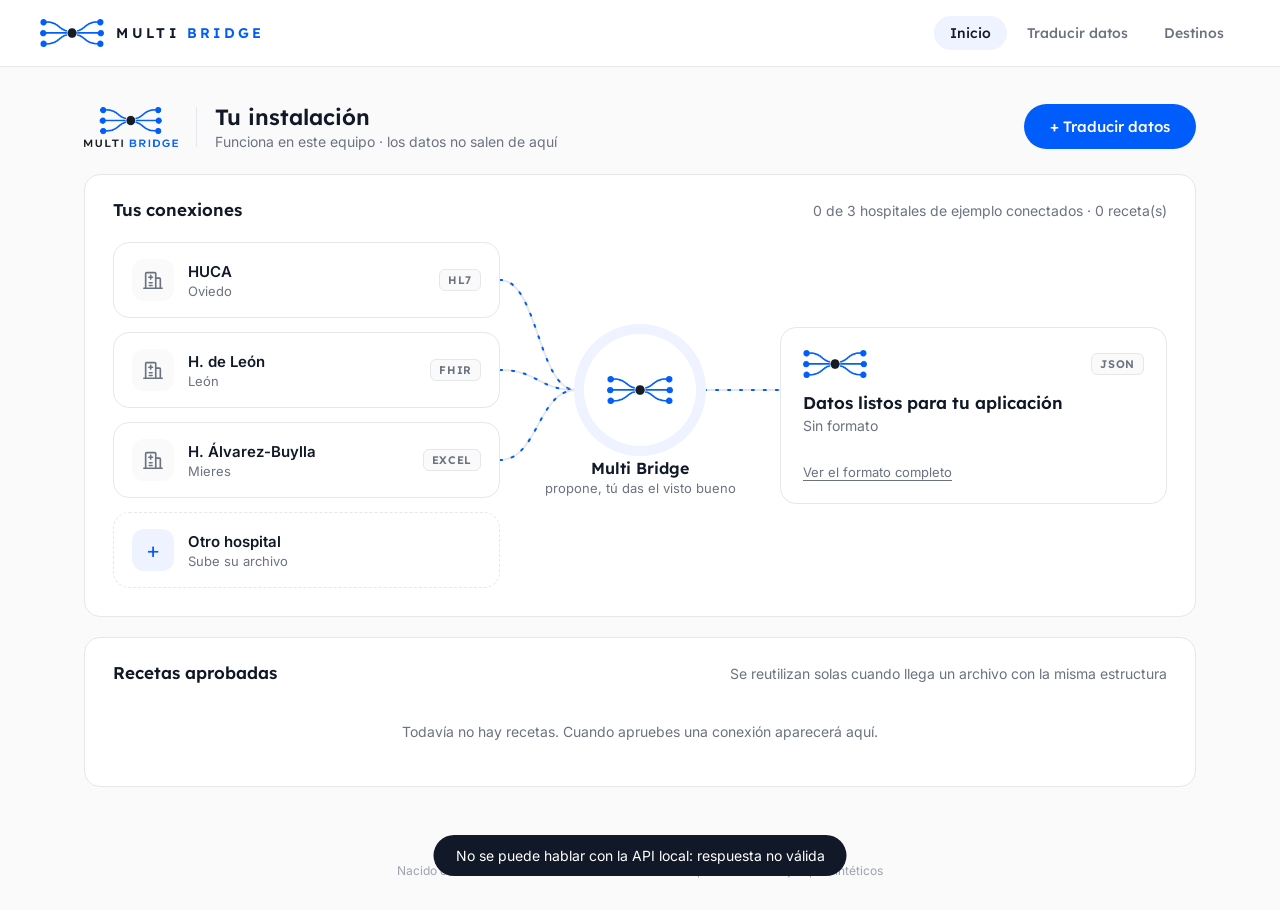
==== web/index.html @ b92123f1 "Basic Wesbite Migration from original Hackathon Porjecy" ====
<!doctype html>
<html lang="es">
<head>
  <meta charset="utf-8">
  <meta name="viewport" content="width=device-width, initial-scale=1">
  <title>Multi Bridge</title>
  <link rel="icon" href="img/icono.png">
  <link rel="preconnect" href="https://fonts.googleapis.com">
  <link href="https://fonts.googleapis.com/css2?family=Inter:wght@400;500;600&family=Lexend:wght@400;500;600&display=swap" rel="stylesheet">
  <link rel="stylesheet" href="css/styles.css">
</head>
<body>
  <header class="cabecera">
    <a class="marca" href="index.html">
      <img src="img/icono.png" alt="">
      <span>MULTI <b>BRIDGE</b></span>
    </a>
    <nav>
      <a href="index.html" class="activo">Inicio</a>
      <a href="mapeador.html">Traducir datos</a>
      <a href="modelos.html">Destinos</a>
    </nav>
  </header>

  <main class="inicio">
    <section class="panel-cab">
      <div class="panel-id">
        <img src="img/logo.png" alt="Multi Bridge">
        <div>
          <h1>Tu instalación</h1>
          <div class="sub" id="p-sub">Funciona en este equipo · los datos no salen de aquí</div>
        </div>
      </div>
      <a class="boton" href="mapeador.html">+ Traducir datos</a>
    </section>

    <section class="tarjeta-panel">
      <div class="tarjeta-panel-cab">
        <h2>Tus conexiones</h2>
        <span class="sub" id="p-resumen"></span>
      </div>
      <div class="diagrama" id="diagrama" aria-label="Cómo viajan los datos">
        <svg class="cables" id="cables" aria-hidden="true"></svg>
        <div class="hospitales" id="p-hospitales"></div>
        <div class="puente" id="p-puente">
          <div class="puente-icono"><img src="img/icono.png" alt=""></div>
          <strong>Multi Bridge<small>propone, tú das el visto bueno</small></strong>
        </div>
        <div class="app-destino" id="p-app"></div>
      </div>
    </section>

    <section class="tarjeta-panel">
      <div class="tarjeta-panel-cab">
        <h2>Recetas aprobadas</h2>
        <span class="sub">Se reutilizan solas cuando llega un archivo con la misma estructura</span>
      </div>
      <div id="p-actividad"></div>
    </section>
  </main>

  <footer class="pie">Nacido en el Hackathon TalentUO 2026 (Reto 5) · Grupo 5 · datos de ejemplo sintéticos</footer>

  <div class="toast" id="toast"></div>

  <script src="js/comun.js"></script>
  <script src="js/inicio.js"></script>
</body>
</html>
---- web/css/styles.css ----
/* Multi Bridge — estilo minimalista: un acento (azul), verde solo para "correcto" */
:root {
  --azul: #005dfb;
  --azul-oscuro: #0047c2;
  --azul-claro: #eef3ff;
  --negro: #111827;
  --gris: #6b7280;
  --gris-claro: #9ca3af;
  --borde: #e5e7eb;
  --fondo: #fafafa;
  --blanco: #ffffff;
  --verde: #16a34a;
  --verde-claro: #ecfdf3;
  --ambar: #d97706;
  --ambar-claro: #fffbeb;
  --rojo: #dc2626;
  --rojo-claro: #fef2f2;
  --radio: 16px;
  --sombra: 0 1px 2px rgba(17,24,39,.04), 0 8px 24px rgba(17,24,39,.06);
  --fuente: "Inter", "Segoe UI", system-ui, sans-serif;
  --fuente-marca: "Lexend", "Inter", "Segoe UI", sans-serif;
  --mono: ui-monospace, "Cascadia Mono", Consolas, monospace;
}

* { box-sizing: border-box; }
body { margin: 0; font-family: var(--fuente); color: var(--negro); background: var(--fondo); min-height: 100vh; -webkit-font-smoothing: antialiased; }
a { color: var(--azul); }
h1, h2, h3, .boton, .cabecera nav a, .cabecera .marca span { font-family: var(--fuente-marca); }
.oculto { display: none !important; }

/* ---------- Cabecera ---------- */
.cabecera { display: flex; align-items: center; gap: 16px; padding: 16px 40px; background: var(--blanco); border-bottom: 1px solid var(--borde); }
.cabecera .marca { display: flex; align-items: center; gap: 12px; text-decoration: none; }
.cabecera .marca img { height: 28px; }
.cabecera .marca span { font-weight: 600; letter-spacing: .24em; font-size: 14px; color: var(--negro); }
.cabecera .marca span b { color: var(--azul); font-weight: 600; }
.cabecera nav { margin-left: auto; display: flex; gap: 4px; }
.cabecera nav a { padding: 8px 16px; border-radius: 999px; text-decoration: none; color: var(--gris); font-weight: 500; font-size: 14px; transition: background .15s, color .15s; }
.cabecera nav a:hover { color: var(--negro); background: var(--fondo); }
.cabecera nav a.activo { color: var(--negro); background: var(--azul-claro); }
.cliente-cab { display: flex; align-items: center; padding-left: 20px; border-left: 1px solid var(--borde); }
.cliente-cab:empty { display: none; }
.cliente-cab img { height: 26px; display: block; }

/* ---------- Botones ---------- */
.boton {
  display: inline-flex; align-items: center; justify-content: center; gap: 8px;
  font-weight: 500; font-size: 15px; padding: 13px 26px; border-radius: 999px; border: 0;
  background: var(--azul); color: var(--blanco); cursor: pointer; text-decoration: none;
  transition: background .15s, transform .15s, box-shadow .15s;
}
.boton:hover { background: var(--azul-oscuro); }
.boton:active { transform: translateY(1px); }
.boton:disabled { opacity: .35; cursor: not-allowed; }
.boton.grande { font-size: 17px; padding: 16px 32px; box-shadow: 0 8px 24px rgba(0,93,251,.25); }
.boton.secundario { background: var(--blanco); color: var(--negro); box-shadow: inset 0 0 0 1px var(--borde); }
.boton.secundario:hover { background: var(--fondo); }
.boton.verde { background: var(--verde); }
.boton.verde:hover { background: #15803d; }
.boton.pequeno { padding: 8px 16px; font-size: 13px; }
.enlace { background: none; border: 0; padding: 0; font: inherit; font-size: 13px; color: var(--gris); text-decoration: underline; text-underline-offset: 3px; cursor: pointer; }
.enlace:hover { color: var(--negro); }
:focus-visible { outline: 2px solid var(--azul); outline-offset: 2px; }

/* ---------- Pie y toast ---------- */
.pie { text-align: center; color: var(--gris-claro); font-size: 12px; padding: 32px 20px; }
.pie .enlace { font-size: 12px; color: var(--gris-claro); margin-left: 8px; }
.toast {
  position: fixed; bottom: 24px; left: 50%; transform: translateX(-50%) translateY(120px);
  background: var(--negro); color: #fff; padding: 12px 22px; border-radius: 999px; font-size: 14px;
  transition: transform .25s; z-index: 10; max-width: calc(100% - 32px);
}
.toast.visible { transform: translateX(-50%) translateY(0); }

/* ---------- Insignia de formato (HL7 / FHIR / EXCEL) ---------- */
.formato-insignia {
  display: inline-block; font-family: var(--fuente-marca); font-size: 11px; font-weight: 600; letter-spacing: .06em;
  color: var(--gris); background: var(--fondo); border: 1px solid var(--borde); border-radius: 6px; padding: 3px 8px;
}

/* ================= INICIO (panel de la instalación) ================= */
.inicio { max-width: 1160px; margin: 0 auto; padding: 36px 24px 24px; }
.panel-cab { display: flex; justify-content: space-between; align-items: center; gap: 18px; flex-wrap: wrap; margin-bottom: 24px; }
.panel-id { display: flex; align-items: center; gap: 18px; }
.panel-id img { height: 40px; display: block; padding-right: 18px; border-right: 1px solid var(--borde); }
.panel-id h1 { margin: 0; font-size: 22px; font-weight: 600; }
.panel-id .sub, .tarjeta-panel-cab .sub { color: var(--gris); font-size: 14px; margin-top: 2px; }
.tarjeta-panel { background: var(--blanco); border: 1px solid var(--borde); border-radius: var(--radio); padding: 24px 28px 28px; margin-bottom: 20px; }
.tarjeta-panel-cab { display: flex; justify-content: space-between; align-items: baseline; gap: 12px; flex-wrap: wrap; margin-bottom: 22px; }
.tarjeta-panel-cab h2 { margin: 0; font-size: 17px; font-weight: 600; }
.tarjeta-panel .hospital, .tarjeta-panel .app-destino { box-shadow: none; border: 1px solid var(--borde); }
.tarjeta-panel .hospital.nuevo { border: 1.5px dashed var(--borde); }
.tarjeta-panel .hospital:hover, .tarjeta-panel .hospital.nuevo:hover { border-color: var(--azul); }
.tarjeta-panel .puente-icono { box-shadow: 0 0 0 10px var(--azul-claro); }

/* Actividad reciente */
.actividad { width: 100%; border-collapse: collapse; font-size: 14px; }
.actividad th { text-align: left; font-size: 12px; font-weight: 500; color: var(--gris); padding: 0 12px 10px 0; border-bottom: 1px solid var(--borde); }
.actividad td { padding: 12px 12px 12px 0; border-bottom: 1px solid var(--borde); vertical-align: middle; }
.actividad tr:last-child td { border-bottom: 0; }
.actividad td:last-child, .actividad th:last-child { text-align: right; padding-right: 0; }
.actividad .estado-ok { color: var(--verde); font-weight: 500; }
.actividad .gris { color: var(--gris); }
.vacio-actividad { color: var(--gris); font-size: 14px; text-align: center; padding: 18px; }
@media (max-width: 700px) {
  .actividad th:nth-child(3), .actividad td:nth-child(3), .actividad th:nth-child(4), .actividad td:nth-child(4) { display: none; }
  .tarjeta-panel { padding: 20px 16px; }
  .panel-id img { display: none; }
  .panel-id h1 { font-size: 20px; }
}

/* Diagrama: hospitales → puente → tu aplicación */
.diagrama { position: relative; display: grid; grid-template-columns: minmax(0, 1fr) 200px minmax(0, 1fr); gap: 40px; align-items: center; }
.cables { position: absolute; inset: 0; width: 100%; height: 100%; pointer-events: none; overflow: visible; }
.cable { fill: none; stroke: var(--borde); stroke-width: 2; }
.cable.vivo { stroke: var(--azul); stroke-width: 2; stroke-dasharray: 2 10; stroke-linecap: round; animation: fluir 1.2s linear infinite; }
.cable.vivo.conectado { stroke: var(--verde); }
@keyframes fluir { to { stroke-dashoffset: -24; } }
@media (prefers-reduced-motion: reduce) { .cable.vivo { animation: none; } }

.hospitales { display: flex; flex-direction: column; gap: 14px; position: relative; z-index: 1; }
.hospital {
  display: flex; align-items: center; gap: 14px; text-decoration: none; color: inherit;
  background: var(--blanco); border-radius: var(--radio); padding: 16px 18px; box-shadow: var(--sombra);
  transition: transform .15s, box-shadow .15s; border: 1px solid transparent; font: inherit; text-align: left; cursor: pointer; width: 100%;
}
.hospital:hover { transform: translateY(-2px); border-color: var(--azul); }
.hospital-icono { width: 42px; height: 42px; flex: none; border-radius: 12px; background: var(--fondo); color: var(--gris); display: grid; place-items: center; }
.hospital-texto { flex: 1; min-width: 0; }
.hospital-texto strong { display: block; font-size: 15px; font-weight: 600; }
.hospital-texto small { display: block; color: var(--gris); font-size: 13px; margin-top: 2px; }
.hospital .estado-h { font-size: 12px; font-weight: 500; color: var(--gris-claro); white-space: nowrap; }
.hospital.conectado .estado-h { color: var(--verde); }
.hospital.conectado .hospital-icono { background: var(--verde-claro); color: var(--verde); }
.hospital.nuevo { box-shadow: none; border: 1.5px dashed var(--borde); background: transparent; }
.hospital.nuevo:hover, .hospital.nuevo.arrastrando { border-color: var(--azul); background: var(--azul-claro); transform: none; }
.hospital.nuevo .hospital-icono { background: var(--azul-claro); color: var(--azul); font-size: 22px; }

.puente { position: relative; z-index: 1; display: flex; flex-direction: column; align-items: center; gap: 12px; text-align: center; }
.puente-icono { width: 112px; height: 112px; border-radius: 50%; background: var(--blanco); display: grid; place-items: center; box-shadow: 0 0 0 10px var(--azul-claro), var(--sombra); }
.puente-icono img { width: 66px; }
.puente strong { font-family: var(--fuente-marca); font-weight: 600; font-size: 16px; }
.puente small { display: block; color: var(--gris); font-size: 13px; font-family: var(--fuente); font-weight: 400; margin-top: 2px; }

.app-destino { position: relative; z-index: 1; background: var(--blanco); border-radius: var(--radio); padding: 22px; box-shadow: var(--sombra); }
.app-destino .app-cab { display: flex; align-items: center; justify-content: space-between; gap: 12px; margin-bottom: 4px; }
.app-destino .app-cab img { height: 28px; }
.app-destino h3 { font-size: 17px; font-weight: 600; margin: 14px 0 4px; }
.app-destino > p { color: var(--gris); font-size: 14px; margin: 0 0 16px; }
.grupos-mini { display: flex; flex-direction: column; gap: 8px; }
.grupo-mini { display: flex; align-items: center; gap: 10px; font-size: 14px; padding: 10px 12px; border-radius: 12px; background: var(--fondo); }
.grupo-mini svg { color: var(--azul); flex: none; }
.grupo-mini span { margin-left: auto; color: var(--gris-claro); font-size: 12px; }
.app-destino .enlace { display: inline-block; margin-top: 14px; }

@media (max-width: 860px) {
  .inicio { padding-top: 24px; }
  .diagrama { grid-template-columns: 1fr; gap: 22px; }
  .cables { display: none; }
  .puente { flex-direction: row; text-align: left; }
  .puente-icono { width: 64px; height: 64px; box-shadow: 0 0 0 6px var(--azul-claro); }
  .puente-icono img { width: 40px; }
}

/* ================= PÁGINAS INTERIORES (compartido) ================= */
.pagina { max-width: 1040px; margin: 0 auto; padding: 48px 24px 40px; }
.pagina-cab { display: flex; justify-content: space-between; align-items: flex-end; gap: 16px; flex-wrap: wrap; margin-bottom: 28px; }
.pagina-cab h1 { margin: 0 0 6px; font-size: 30px; font-weight: 600; letter-spacing: -.01em; }
.pagina-cab .sub { color: var(--gris); font-size: 15px; }
.pagina-cab .sub a { color: var(--negro); }
.punto { display: inline-block; width: 10px; height: 10px; border-radius: 50%; margin-right: 6px; vertical-align: 0; }
.punto.alto { background: var(--verde); }
.punto.medio { background: var(--ambar); }
.punto.bajo { background: var(--rojo); }
details.plegable { background: var(--blanco); border: 1px solid var(--borde); border-radius: 14px; padding: 14px 18px; }
details.plegable summary { cursor: pointer; font-size: 14px; color: var(--gris); }
.dato { display: flex; justify-content: space-between; gap: 12px; font-size: 14px; padding: 4px 0; }
.dato span { color: var(--gris); }
.dato b { font-weight: 500; text-align: right; }
@keyframes destello { 0% { box-shadow: 0 0 0 4px rgba(0,93,251,.35); } 100% { box-shadow: 0 0 0 0 rgba(0,93,251,0); } }
@media (max-width: 780px) {
  .cabecera { flex-wrap: wrap; padding: 12px 16px; }
  .cabecera nav a { padding: 6px 10px; }
  .cliente-cab { display: none; }
  .pagina { padding: 28px 16px; }
}

/* ================= TU FORMATO (modelo) ================= */
.formato-tag { font-family: var(--fuente-marca); font-size: 12px; font-weight: 500; color: var(--gris); background: var(--fondo); border: 1px solid var(--borde); border-radius: 6px; padding: 3px 8px; }
.ficha-modelo { display: grid; grid-template-columns: repeat(auto-fit, minmax(260px, 1fr)); gap: 16px; }
.grupo-modelo { background: var(--blanco); border-radius: var(--radio); box-shadow: var(--sombra); padding: 20px 22px; }
.grupo-modelo-cab { display: flex; align-items: center; gap: 10px; margin-bottom: 12px; }
.grupo-modelo-cab .g-icono { width: 40px; height: 40px; border-radius: 12px; background: var(--azul-claro); color: var(--azul); display: grid; place-items: center; }
.grupo-modelo-cab strong { font-family: var(--fuente-marca); font-weight: 600; font-size: 16px; }
.grupo-modelo-cab small { margin-left: auto; color: var(--gris-claro); font-size: 12px; }
.grupo-modelo .dato b { font-family: var(--mono); font-size: 13px; color: var(--gris); font-weight: 400; }
.grupo-modelo .dato span { color: var(--negro); }
.imprescindible-punto { display: inline-block; width: 6px; height: 6px; margin-left: 6px; vertical-align: 2px; position: relative; font-style: normal; }
.imprescindible-punto::before { content: "*"; position: absolute; left: 50%; top: 50%; transform: translate(-50%, -30%); color: var(--azul); font-size: 16px; font-weight: 700; line-height: 1; }
.leyenda-modelo { font-size: 13px; color: var(--gris); margin-top: 14px; }

/* Edición */
.editar { margin-top: 24px; }
.columnas { display: grid; grid-template-columns: 1fr 1.15fr; gap: 24px; }
@media (max-width: 900px) { .columnas { grid-template-columns: 1fr; } }
.columna h2 { font-size: 17px; font-weight: 600; margin: 0 0 12px; }
.caja { background: var(--blanco); border-radius: var(--radio); box-shadow: var(--sombra); padding: 22px; }
.campo-form { display: block; font-size: 14px; font-weight: 500; margin-bottom: 16px; }
.campo-form input, .campo-form select, .campo-form textarea {
  display: block; width: 100%; margin-top: 6px; font-family: inherit; font-size: 14px; color: var(--negro); line-height: 1.5;
  padding: 10px 12px; border: 1px solid var(--borde); border-radius: 10px; background: #fff;
}
.campo-form textarea { resize: vertical; }
.campo-form input:focus, .campo-form select:focus, .campo-form textarea:focus { outline: none; border-color: var(--azul); box-shadow: 0 0 0 3px var(--azul-claro); }
.campo-form textarea.incompleto { border-color: var(--ambar); }
.campo-form .ayuda { display: block; font-weight: 400; color: var(--gris); font-size: 12px; margin-top: 6px; line-height: 1.4; }
.requerido { font-size: 11px; color: var(--rojo); margin-left: 6px; font-weight: 400; }
.fila-botones { display: flex; gap: 10px; justify-content: flex-end; flex-wrap: wrap; align-items: center; }
.fila-botones .enlace { margin-right: auto; color: var(--rojo); }
.estado { color: var(--gris); font-size: 13px; }

.selector-archivo { display: flex; align-items: center; gap: 12px; background: var(--fondo); border: 1.5px dashed var(--borde); border-radius: 12px; padding: 14px; margin-bottom: 14px; cursor: pointer; transition: border-color .15s; }
.selector-archivo:hover, .selector-archivo.arrastrando { border-color: var(--azul); }
.selector-archivo input { display: none; }
.selector-archivo .icono { width: 36px; height: 36px; border-radius: 10px; background: var(--azul-claro); color: var(--azul); display: grid; place-items: center; flex: none; }
.selector-archivo .texto { flex: 1; min-width: 0; }
.selector-archivo .texto strong { display: block; font-size: 14px; font-weight: 500; white-space: nowrap; overflow: hidden; text-overflow: ellipsis; }
.selector-archivo .texto small { color: var(--gris); font-size: 12px; }

.cabecera-sugerencias { font-size: 13px; color: var(--gris); margin: 2px 0 12px; display: flex; justify-content: space-between; gap: 10px; flex-wrap: wrap; grid-column: 1 / -1; }
.cabecera-sugerencias .todos-oblig { display: inline-flex; gap: 12px; }
.entidad { margin-bottom: 14px; }
.entidad-cabecera { display: flex; align-items: center; gap: 8px; font-family: var(--fuente-marca); font-weight: 600; font-size: 14px; margin-bottom: 6px; }
.entidad-cabecera .entidad-info { margin-left: auto; color: var(--gris-claro); font-size: 12px; font-weight: 400; font-family: var(--fuente); }
.fila-obligatorio { display: flex; align-items: center; gap: 10px; padding: 8px 0; border-bottom: 1px solid var(--borde); font-size: 14px; }
.fila-obligatorio code { margin-left: auto; color: var(--gris-claro); font-size: 12px; max-width: 40%; overflow: hidden; text-overflow: ellipsis; white-space: nowrap; }
.fila-obligatorio.opcional .nombre { color: var(--gris); }
.interruptor-oblig { flex: none; display: inline-flex; padding: 2px; border-radius: 999px; cursor: pointer; background: var(--fondo); border: 1px solid var(--borde); font-family: inherit; }
.interruptor-oblig span { font-size: 11px; padding: 3px 10px; border-radius: 999px; color: var(--gris); }
.interruptor-oblig[aria-checked="true"] .op-oblig { background: var(--azul); color: #fff; }
.interruptor-oblig[aria-checked="false"] .op-opc { background: var(--blanco); color: var(--negro); box-shadow: 0 1px 3px rgba(17,24,39,.15); }

/* Probar con un archivo (plegado) */
.probar { margin-top: 28px; }
.probar summary { font-family: var(--fuente-marca); font-size: 15px; color: var(--negro); }
.probar .sub { color: var(--gris); font-size: 13px; margin: 12px 0; }
.probar .ejemplos { display: flex; gap: 8px; flex-wrap: wrap; font-size: 13px; color: var(--gris); align-items: center; }
.alerta { border-radius: 12px; padding: 12px 16px; margin: 16px 0 10px; font-size: 14px; line-height: 1.5; }
.alerta ul { margin: 6px 0; padding-left: 22px; }
.alerta.error { background: var(--rojo-claro); color: #991b1b; }
.alerta.aviso-amarillo { background: var(--ambar-claro); color: #92400e; }
.alerta.ok { background: var(--verde-claro); color: #166534; }
.tabla { width: 100%; border-collapse: collapse; font-size: 13px; }
.tabla th { text-align: left; font-size: 12px; font-weight: 500; color: var(--gris); padding: 8px 10px; border-bottom: 1px solid var(--borde); }
.tabla td { padding: 8px 10px; border-bottom: 1px solid var(--borde); vertical-align: middle; }
.tabla select { font: inherit; font-size: 13px; padding: 5px 6px; border: 1px solid var(--borde); border-radius: 8px; width: 100%; }
.tabla code { font-family: var(--mono); font-size: 12px; }
.tabla tr.falta-oblig td { background: var(--rojo-claro); }
.tabla tr.falta td { background: var(--ambar-claro); }
.estado-ok { color: var(--verde); white-space: nowrap; }
.estado-falta { color: var(--rojo); white-space: nowrap; }
.acciones-transformar { display: flex; align-items: center; gap: 14px; margin: 16px 0 6px; flex-wrap: wrap; }
#t-preview { background: #111827; color: #e5e7eb; border-radius: 12px; padding: 14px; font-size: 12px; max-height: 300px; overflow: auto; }
@media (max-width: 700px) { .tabla th:nth-child(4), .tabla td:nth-child(4) { display: none; } }
.entidad-icono { color: var(--azul); display: inline-grid; }

/* ================= MAPEADOR (diseño original, solo en mapeador.html) ================= */
main.mapeador { max-width: 1300px; margin: 0 auto; padding: 26px 32px 40px; }
main.mapeador .barra-superior { display: flex; justify-content: space-between; align-items: center; gap: 16px; flex-wrap: wrap; margin-bottom: 18px; }
main.mapeador .barra-superior h1 { margin: 0; font-size: 22px; font-weight: 600; letter-spacing: -.01em; }
main.mapeador .barra-superior .estado { color: var(--gris); font-size: 14px; }
main.mapeador .boton { font-weight: 600; letter-spacing: .04em; border: 2px solid var(--azul); }
main.mapeador .boton:hover { border-color: var(--azul-oscuro); }
main.mapeador .boton.secundario { background: var(--blanco); color: var(--azul); box-shadow: none; }
main.mapeador .boton.secundario:hover { background: var(--azul-claro); }
main.mapeador .boton.pequeno { padding: 7px 14px; font-size: 13px; }
main.mapeador .selector-archivo { display: flex; align-items: center; gap: 10px; background: var(--blanco); border: 2px dashed var(--borde); border-radius: 14px; padding: 12px 14px; margin-bottom: 14px; cursor: pointer; transition: border-color .15s; }
main.mapeador .selector-archivo:hover, main.mapeador .selector-archivo.arrastrando { border-color: var(--azul); }
main.mapeador .selector-archivo input { display: none; }
main.mapeador .selector-archivo .icono { width: 34px; height: 34px; border-radius: 10px; background: var(--azul-claro); color: var(--azul); display: grid; place-items: center; font-weight: 700; flex: none; }
main.mapeador .selector-archivo .texto { flex: 1; min-width: 0; }
main.mapeador .selector-archivo .texto strong { display: block; font-size: 14px; font-weight: 700; white-space: nowrap; overflow: hidden; text-overflow: ellipsis; }
main.mapeador .selector-archivo .texto small { color: var(--gris); font-size: 12px; }
main.mapeador .porcentaje { font-weight: 700; font-size: 14px; margin-left: auto; white-space: nowrap; font-family: var(--fuente-marca); font-variant-numeric: tabular-nums lining-nums; }
main.mapeador .porcentaje.alto { color: var(--verde); }
main.mapeador .porcentaje.medio { color: var(--ambar); }
main.mapeador .porcentaje.bajo { color: var(--rojo); }
main.mapeador .aviso { border-radius: 12px; padding: 12px 16px; margin-bottom: 16px; font-size: 14px; background: var(--azul-claro); color: var(--negro); border: 1px solid #bcd2ff; display: flex; align-items: center; justify-content: space-between; gap: 12px; flex-wrap: wrap; }
main.mapeador .resultado { margin-top: 26px; background: var(--blanco); border: 1px solid var(--borde); border-radius: 14px; padding: 20px; }
main.mapeador .resultado h2 { margin: 0 0 4px; font-size: 18px; }
main.mapeador .resultado .sub { color: var(--gris); font-size: 13px; margin-bottom: 14px; }
main.mapeador .resultado .dos { display: grid; grid-template-columns: minmax(0, 1fr) minmax(0, 1fr); gap: 16px; }
main.mapeador .resultado pre { background: var(--negro); color: #e6edf7; border-radius: 10px; padding: 14px; font-size: 12px; max-height: 340px; overflow: auto; margin: 6px 0 10px; }
main.mapeador .resultado h3 { font-size: 13px; letter-spacing: .14em; text-transform: uppercase; margin: 0; }
main.mapeador .resumen { display: flex; gap: 10px; flex-wrap: wrap; margin-bottom: 14px; }
main.mapeador .resumen span { background: var(--fondo); border-radius: 999px; padding: 6px 12px; font-size: 13px; }
main.mapeador .resumen span b { color: var(--azul); font-family: var(--fuente-marca); }
main.mapeador .pendientes { font-size: 13px; color: var(--rojo); margin-bottom: 12px; }
main.mapeador .pendientes .alerta { margin: 0 0 10px; }
main.mapeador .caja { background: var(--blanco); border: 1px solid var(--borde); border-radius: 14px; padding: 18px; box-shadow: none; }
main.mapeador .marca-oblig { font-size: 10px; font-weight: 700; letter-spacing: .06em; text-transform: uppercase; color: var(--azul); background: var(--azul-claro); border-radius: 999px; padding: 2px 8px; font-family: var(--fuente-marca); }
main.mapeador .etiqueta-seccion { font-size: 11px; font-weight: 700; letter-spacing: .08em; text-transform: uppercase; color: var(--azul); margin-bottom: 4px; }
main.mapeador .modelo-activo { cursor: default; border-style: solid; border-color: var(--azul); }
main.mapeador .modelo-activo .texto { flex: 1; min-width: 0; }
main.mapeador .modelo-activo small { display: -webkit-box; -webkit-line-clamp: 2; -webkit-box-orient: vertical; overflow: hidden; }
main.mapeador .sin-modelo { text-align: center; padding: 50px 24px; max-width: 640px; margin: 20px auto; }
main.mapeador .sin-modelo .icono-grande { font-size: 42px; color: var(--azul); }
main.mapeador .sin-modelo p { color: var(--gris); line-height: 1.6; margin: 10px 0 22px; }
main.mapeador .sin-modelo .boton { margin: 4px; }
main.mapeador .actividad-cab { display: flex; justify-content: space-between; align-items: baseline; }
main.mapeador .enlace { font-size: 12px; }
main.mapeador .marcador { position: sticky; top: 0; z-index: 5; display: grid; grid-template-columns: repeat(6, 1fr); gap: 10px; background: var(--fondo); padding: 10px 0 14px; margin-bottom: 6px; }
main.mapeador .contador { background: var(--blanco); border: 1px solid var(--borde); border-radius: 12px; padding: 10px 14px; }
main.mapeador .contador b { display: block; font-size: 26px; line-height: 1.1; color: var(--azul); font-family: var(--fuente-marca); font-weight: 600; letter-spacing: -.01em; font-variant-numeric: tabular-nums lining-nums; }
main.mapeador .contador span { font-size: 12px; color: var(--gris); }
main.mapeador .contador.ok b { color: var(--verde); }
main.mapeador .contador.aviso-c b { color: var(--ambar); }
main.mapeador .contador.falta-c b { color: var(--rojo); }
main.mapeador .progreso { grid-column: 1 / -1; height: 6px; background: var(--borde); border-radius: 999px; overflow: hidden; }
main.mapeador .progreso i { display: block; height: 100%; width: 0; background: var(--verde); transition: width .4s; }
main.mapeador .extremos { display: grid; grid-template-columns: minmax(0, 1fr) 40px minmax(0, 1fr); gap: 8px; align-items: start; margin-bottom: 18px; }
main.mapeador .extremo .selector-archivo { margin-bottom: 8px; }
main.mapeador .extremo-flecha { font-size: 26px; color: var(--azul); text-align: center; padding-top: 34px; }
main.mapeador .ejemplos-origen { font-size: 12px; color: var(--gris); display: flex; gap: 6px; flex-wrap: wrap; align-items: center; }
main.mapeador .vacio-mapeo { text-align: center; background: var(--blanco); border: 2px dashed var(--borde); border-radius: 14px; padding: 50px 20px; color: var(--gris); }
main.mapeador .vacio-mapeo .icono-grande { font-size: 40px; color: var(--azul); }
main.mapeador .vacio-mapeo strong { display: block; color: var(--negro); font-size: 17px; margin: 6px 0; }
main.mapeador #tablero section, main.mapeador .bloque-sobrantes { margin-bottom: 22px; }
main.mapeador .bloque-cab { display: flex; justify-content: space-between; align-items: center; gap: 10px; flex-wrap: wrap; margin-bottom: 10px; }
main.mapeador .bloque-cab h2 { margin: 0; font-size: 14px; letter-spacing: .1em; text-transform: uppercase; font-weight: 600; display: flex; align-items: center; gap: 8px; }
main.mapeador .num { font-size: 12px; letter-spacing: 0; background: var(--azul); color: #fff; border-radius: 999px; padding: 2px 9px; font-family: var(--fuente-marca); font-variant-numeric: tabular-nums lining-nums; }
main.mapeador .num.rojo { background: var(--rojo); }
main.mapeador .num.gris { background: var(--gris); }
main.mapeador .pista { font-size: 12px; color: var(--gris); }
main.mapeador .bloque-revisadas { background: #effaf3; border: 1px solid #bfe5cf; border-radius: 14px; padding: 12px 14px; }
main.mapeador .bloque-revisadas h2 { color: var(--verde); }
main.mapeador .fichas { display: flex; flex-wrap: wrap; gap: 6px; }
main.mapeador .ficha { display: inline-flex; align-items: center; gap: 6px; font-family: inherit; font-size: 12px; cursor: pointer; background: var(--blanco); border: 1px solid #bfe5cf; border-radius: 999px; padding: 5px 10px 5px 5px; color: var(--negro); }
main.mapeador .ficha:hover { border-color: var(--verde); }
main.mapeador .ficha-check { width: 18px; height: 18px; border-radius: 50%; background: var(--verde); color: #fff; display: grid; place-items: center; font-size: 11px; }
main.mapeador .ficha-flecha { color: var(--gris); }
main.mapeador .ficha > span:nth-child(2), main.mapeador .ficha > span:nth-child(4) { font-weight: 600; }
main.mapeador .ficha-cod { color: var(--gris); font-family: ui-monospace, Consolas, monospace; font-size: 10.5px; }
main.mapeador .ficha.vacia { border-color: var(--borde); color: var(--gris); }
main.mapeador .ficha.vacia .ficha-check { background: var(--gris); }
main.mapeador .leyenda-conexion, main.mapeador .conexion { display: grid; grid-template-columns: minmax(0, 1fr) 190px minmax(0, 1fr) 118px; gap: 10px; align-items: center; }
main.mapeador .leyenda-conexion { font-size: 11px; letter-spacing: .08em; text-transform: uppercase; color: var(--gris); padding: 0 14px 6px; }
main.mapeador .leyenda-conexion span:nth-child(2) { text-align: center; }
main.mapeador .conexion { background: var(--blanco); border: 1.5px solid var(--borde); border-left: 5px solid var(--borde); border-radius: 0 12px 12px 0; padding: 12px 14px; margin-bottom: 10px; overflow: hidden; transition: max-height .32s ease, opacity .32s, transform .32s, margin .32s, padding .32s; }
main.mapeador .conexion.alto { border-left-color: var(--verde); }
main.mapeador .conexion.medio { border-left-color: var(--ambar); }
main.mapeador .conexion.bajo { border-left-color: var(--rojo); }
main.mapeador .plegando { max-height: 0 !important; opacity: 0; transform: scale(.96); margin-bottom: 0 !important; padding-top: 0 !important; padding-bottom: 0 !important; }
main.mapeador .recien { animation: destello 1.4s ease; }
main.mapeador .campo-vis { display: flex; gap: 10px; align-items: center; min-width: 0; }
main.mapeador .campo-info { min-width: 0; flex: 1; }
main.mapeador .campo-nombre { font-weight: 600; font-size: 15px; display: flex; gap: 6px; align-items: center; flex-wrap: wrap; }
main.mapeador .campo-tecnico { font-size: 11px; color: var(--gris); font-family: ui-monospace, Consolas, monospace; white-space: nowrap; overflow: hidden; text-overflow: ellipsis; }
main.mapeador .campo-vis.tecnico .campo-nombre { font-weight: 500; color: var(--gris); }
main.mapeador .conector { text-align: center; position: relative; }
main.mapeador .conector .porcentaje { position: relative; z-index: 1; background: var(--blanco); border: 1.5px solid currentColor; border-radius: 999px; padding: 1px 9px; font-size: 13px; }
main.mapeador .linea-con { height: 2px; background: var(--borde); margin: -12px 0 14px; }
main.mapeador .conexion.alto .linea-con { background: var(--verde); }
main.mapeador .conexion.medio .linea-con { background: var(--ambar); }
main.mapeador .conexion.bajo .linea-con { background: repeating-linear-gradient(90deg, var(--rojo) 0 6px, transparent 6px 10px); }
main.mapeador .valores { display: flex; align-items: center; justify-content: center; gap: 4px; flex-wrap: wrap; }
main.mapeador .valores code { font-size: 11px; background: var(--fondo); border-radius: 6px; padding: 2px 6px; max-width: 160px; overflow: hidden; text-overflow: ellipsis; white-space: nowrap; }
main.mapeador .valores code.cambia { background: #e7f6ed; color: #146c3c; font-weight: 600; }
main.mapeador .mini-flecha { color: var(--gris); font-size: 11px; }
main.mapeador .motivo { font-size: 10.5px; color: var(--gris); margin-top: 4px; line-height: 1.3; }
main.mapeador select.cambiar, main.mapeador select.elegir-origen { font-family: inherit; font-size: 12px; color: var(--azul); border: 1px solid var(--borde); border-radius: 8px; padding: 3px 6px; margin-top: 4px; max-width: 100%; background: #fff; cursor: pointer; }
main.mapeador select.elegir-origen { width: 100%; padding: 7px 8px; margin-top: 8px; }
main.mapeador .acciones-con { display: flex; gap: 6px; justify-content: flex-end; }
main.mapeador .btn-ok, main.mapeador .btn-quitar { font-family: inherit; cursor: pointer; border-radius: 999px; font-weight: 700; transition: transform .1s, background .15s; }
main.mapeador .btn-ok { display: inline-flex; gap: 6px; align-items: center; border: 2px solid var(--verde); background: var(--verde); color: #fff; padding: 7px 12px; font-size: 14px; width: auto; height: auto; }
main.mapeador .btn-ok span { font-size: 12px; font-weight: 600; }
main.mapeador .btn-ok:hover { background: #17834a; color: #fff; }
main.mapeador .btn-quitar { border: 1.5px solid var(--borde); background: #fff; color: var(--gris); width: 34px; height: 34px; font-size: 13px; }
main.mapeador .btn-quitar:hover { border-color: var(--rojo); color: var(--rojo); }
main.mapeador .btn-ok:active, main.mapeador .btn-quitar:active { transform: scale(.94); }
main.mapeador .todo-ok { background: #effaf3; color: var(--verde); border-radius: 12px; padding: 16px; text-align: center; font-weight: 600; }
main.mapeador .rejilla-faltan { display: grid; grid-template-columns: repeat(auto-fill, minmax(250px, 1fr)); gap: 10px; }
main.mapeador .falta-campo { background: var(--blanco); border: 1.5px dashed var(--ambar); border-radius: 12px; padding: 12px; }
main.mapeador .falta-campo.oblig { border-color: var(--rojo); background: #fff6f6; }
main.mapeador .falta-ejemplo { font-size: 12px; color: var(--gris); margin-top: 8px; }
main.mapeador .bloque-sobrantes { background: var(--blanco); border: 1px solid var(--borde); border-radius: 14px; padding: 12px 14px; }
main.mapeador .bloque-sobrantes summary { cursor: pointer; font-size: 14px; letter-spacing: .1em; text-transform: uppercase; font-weight: 600; display: flex; gap: 8px; align-items: center; font-family: var(--fuente-marca); }
main.mapeador .ficha-sobrante { display: grid; grid-template-columns: minmax(0, 1fr) 150px 210px; gap: 10px; align-items: center; padding: 8px 0; border-top: 1px solid var(--borde); overflow: hidden; transition: max-height .32s, opacity .32s; }
main.mapeador .ficha-sobrante:first-of-type { margin-top: 10px; }
main.mapeador .ficha-sobrante code { font-size: 11px; color: var(--gris); white-space: nowrap; overflow: hidden; text-overflow: ellipsis; }
main.mapeador .ficha-sobrante select.elegir-origen { margin-top: 0; }
main.mapeador .acciones-faltan { display: flex; align-items: center; gap: 10px; flex-wrap: wrap; }
main.mapeador .btn-sin-dato { margin-top: 8px; width: 100%; font-family: inherit; font-size: 12px; font-weight: 600; cursor: pointer; background: none; border: 1px dashed var(--gris); color: var(--gris); border-radius: 8px; padding: 6px; text-decoration: none; }
main.mapeador .btn-sin-dato:hover { border-style: solid; color: var(--negro); }
main.mapeador .anillo { flex: none; display: block; }
main.mapeador .anillo text { font-family: var(--fuente-marca); font-size: 15px; font-weight: 700; fill: var(--negro); }
main.mapeador .medidor { display: flex; align-items: center; gap: 12px; }
main.mapeador .contador.medidor { padding: 8px 12px; }
main.mapeador .contador.medidor b { color: var(--negro); }
@media (max-width: 900px) {
main.mapeador { padding: 20px 16px; }
main.mapeador .resultado .dos { grid-template-columns: minmax(0, 1fr); }
main.mapeador .marcador { gap: 6px; padding: 8px 0 10px; grid-template-columns: repeat(3, 1fr); }
main.mapeador .contador { padding: 6px 10px; }
main.mapeador .contador b { font-size: 20px; }
main.mapeador .contador span { font-size: 11px; line-height: 1.2; display: block; }
main.mapeador .contador.medidor .anillo { width: 36px; height: 36px; }
main.mapeador .leyenda-conexion { display: none; }
main.mapeador .conexion { grid-template-columns: minmax(0, 1fr) minmax(0, 1fr); }
main.mapeador .conector { grid-column: 1 / -1; grid-row: 2; }
main.mapeador .conexion > .campo-vis.destino { grid-column: 2; grid-row: 1; }
main.mapeador .acciones-con { grid-column: 1 / -1; grid-row: 3; justify-content: flex-end; }
main.mapeador .extremos { grid-template-columns: 1fr; }
main.mapeador .extremo-flecha { padding: 0; transform: rotate(90deg); }
main.mapeador .ficha-sobrante { grid-template-columns: minmax(0, 1fr) minmax(0, 1fr); }
main.mapeador .ficha-sobrante code { display: none; }
}

/* ---------- Multi Bridge: piezas añadidas al conectar la web con la API local ---------- */
main.mapeador .confirmar-grupo { display: flex; align-items: center; gap: 10px; flex-wrap: wrap; }
main.mapeador .revisor { font-size: 12px; color: var(--gris); display: flex; flex-direction: column; gap: 2px; }
main.mapeador .revisor input { font-family: inherit; font-size: 14px; border: 1px solid var(--borde); border-radius: 10px; padding: 8px 10px; min-width: 180px; }
main.mapeador .proponente { font-size: 12px; color: var(--gris); display: flex; flex-direction: column; gap: 4px; }
main.mapeador .proponente label { display: flex; flex-direction: column; gap: 4px; }
main.mapeador .proponente select { font-family: inherit; font-size: 13px; border: 1px solid var(--borde); border-radius: 10px; padding: 7px 8px; background: #fff; color: var(--negro); }
main.mapeador .pensando { display: flex; align-items: center; gap: 12px; background: var(--azul-claro); border: 1px solid #bcd2ff; border-radius: 12px; padding: 14px 16px; margin-bottom: 16px; font-size: 14px; }
main.mapeador .girando { width: 18px; height: 18px; border-radius: 50%; border: 3px solid #bcd2ff; border-top-color: var(--azul); animation: girar .8s linear infinite; flex: none; }
@keyframes girar { to { transform: rotate(360deg); } }
main.mapeador .notas { background: var(--blanco); border: 1px solid var(--borde); border-radius: 12px; padding: 10px 14px; margin-bottom: 16px; font-size: 13px; color: var(--gris); }
main.mapeador .notas ul { margin: 6px 0 0; padding-left: 18px; }
main.mapeador .bloque-ia { background: var(--blanco); border: 1px solid #bcd2ff; border-radius: 14px; padding: 12px 14px; margin-bottom: 22px; }
main.mapeador .bloque-ia summary { cursor: pointer; font-size: 14px; letter-spacing: .06em; text-transform: uppercase; font-weight: 600; display: flex; gap: 8px; align-items: center; font-family: var(--fuente-marca); color: var(--azul); }
main.mapeador .tabla-ia { max-height: 420px; overflow: auto; margin-top: 8px; }
main.mapeador .tabla-ia table { width: 100%; border-collapse: collapse; font-size: 12px; }
main.mapeador .tabla-ia th { text-align: left; position: sticky; top: 0; background: var(--blanco); padding: 6px 8px; border-bottom: 1px solid var(--borde); }
main.mapeador .tabla-ia td { padding: 6px 8px; border-bottom: 1px solid var(--borde); vertical-align: top; }
main.mapeador .tabla-ia td small { display: block; color: var(--gris); font-size: 11px; }
main.mapeador .tabla-ia td.ia { font-family: var(--mono); background: var(--azul-claro); }
main.mapeador .tabla-ia td.real { font-family: var(--mono); color: var(--gris); }
main.mapeador .avisos { list-style: none; margin: 4px 0 0; padding: 0; font-size: 10.5px; color: var(--ambar); text-align: left; }
main.mapeador .avisos li::before { content: "⚠ "; }
main.mapeador .falta-campo .avisos { margin-top: 8px; }
main.mapeador .marca-custom, main.mapeador .marca-sensible { font-size: 10px; font-weight: 700; letter-spacing: .04em; border-radius: 999px; padding: 2px 8px; font-family: var(--fuente-marca); }
main.mapeador .marca-custom { color: var(--ambar); background: var(--ambar-claro); }
main.mapeador .marca-sensible { color: var(--gris); background: var(--fondo); }
main.mapeador .conexion.pendiente-humano { background: #fffdf5; border-color: #f3d59b; }
main.mapeador .valores code.error { background: var(--rojo-claro); color: var(--rojo); font-weight: 600; max-width: 180px; }
main.mapeador .btn-sin-dato:disabled { cursor: not-allowed; opacity: .6; }
main.mapeador .campo-nombre, main.mapeador .campo-tecnico { overflow-wrap: anywhere; }
main.mapeador .campo-tecnico { white-space: normal; }

/* Phase 6: choose the destination (any format), carry unused source fields */
main.mapeador .destino-elegir { display: flex; align-items: flex-end; gap: 8px; flex-wrap: wrap; margin: 8px 0; font-size: 12px; color: var(--gris); }
main.mapeador .destino-elegir label:first-child { display: flex; flex-direction: column; gap: 4px; flex: 1 1 200px; min-width: 0; }
main.mapeador .destino-elegir select { font-family: inherit; font-size: 13px; border: 1px solid var(--borde); border-radius: 10px; padding: 7px 8px; background: #fff; color: var(--negro); max-width: 100%; }
main.mapeador .subir-destino { cursor: pointer; }
main.mapeador .llevar-extra { display: inline-flex; align-items: center; gap: 6px; font-size: 13px; color: var(--negro); white-space: nowrap; cursor: pointer; }
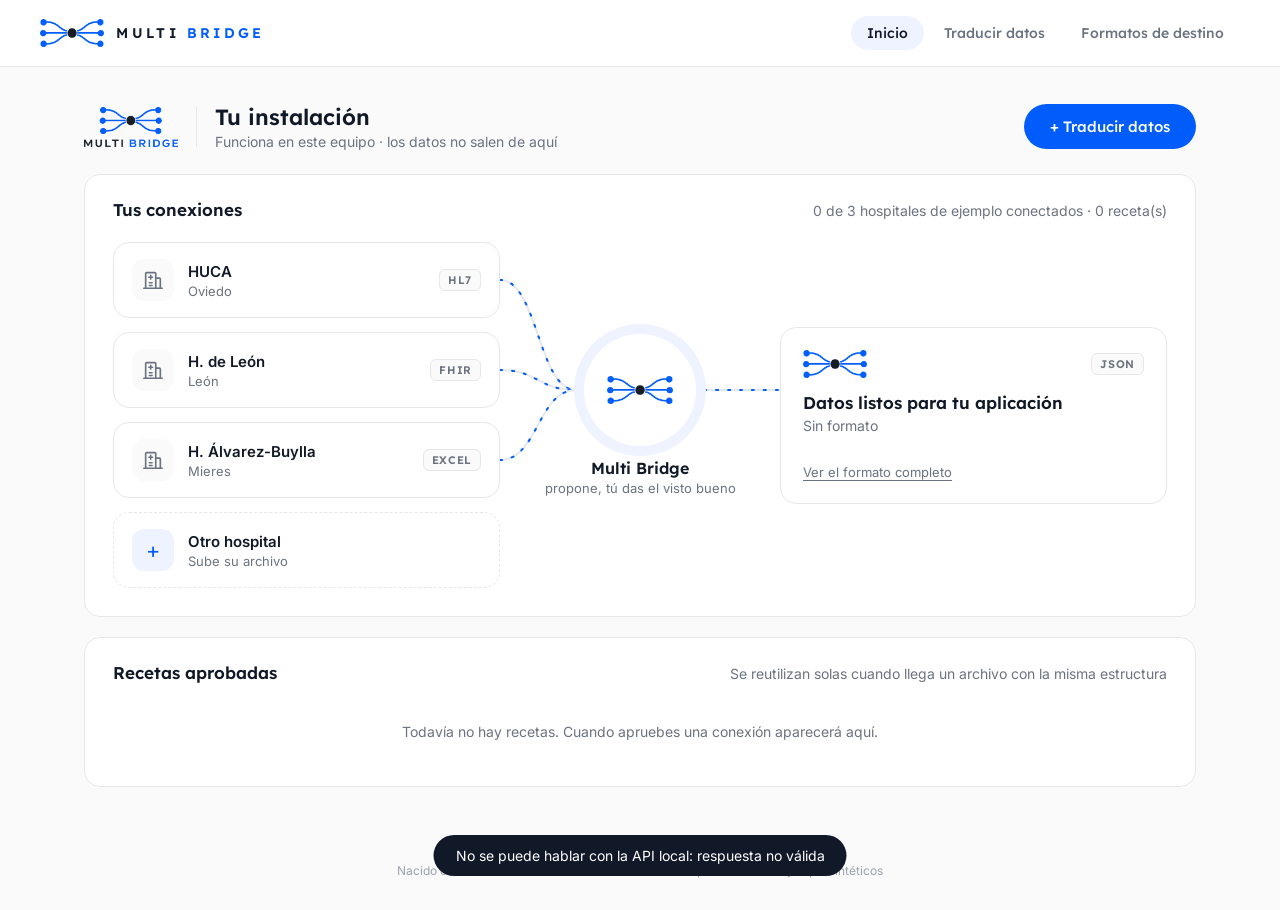
==== commit 511272c0: "Implemented better customizability for expected or return formats" ====
--- a/web/index.html
+++ b/web/index.html
@@ -18,7 +18,7 @@
     <nav>
       <a href="index.html" class="activo">Inicio</a>
       <a href="mapeador.html">Traducir datos</a>
-      <a href="modelos.html">Destinos</a>
+      <a href="modelos.html">Formatos de destino</a>
     </nav>
   </header>
 
--- a/web/css/styles.css
+++ b/web/css/styles.css
@@ -26,7 +26,7 @@
 body { margin: 0; font-family: var(--fuente); color: var(--negro); background: var(--fondo); min-height: 100vh; -webkit-font-smoothing: antialiased; }
 a { color: var(--azul); }
 h1, h2, h3, .boton, .cabecera nav a, .cabecera .marca span { font-family: var(--fuente-marca); }
-.oculto { display: none !important; }
+.oculto, [hidden] { display: none !important; }
 
 /* ---------- Cabecera ---------- */
 .cabecera { display: flex; align-items: center; gap: 16px; padding: 16px 40px; background: var(--blanco); border-bottom: 1px solid var(--borde); }
@@ -321,7 +321,7 @@
 main.mapeador .extremos { display: grid; grid-template-columns: minmax(0, 1fr) 40px minmax(0, 1fr); gap: 8px; align-items: start; margin-bottom: 18px; }
 main.mapeador .extremo .selector-archivo { margin-bottom: 8px; }
 main.mapeador .extremo-flecha { font-size: 26px; color: var(--azul); text-align: center; padding-top: 34px; }
-main.mapeador .ejemplos-origen { font-size: 12px; color: var(--gris); display: flex; gap: 6px; flex-wrap: wrap; align-items: center; }
+main.mapeador .ejemplos-origen { position: relative; display: flex; align-items: center; }
 main.mapeador .vacio-mapeo { text-align: center; background: var(--blanco); border: 2px dashed var(--borde); border-radius: 14px; padding: 50px 20px; color: var(--gris); }
 main.mapeador .vacio-mapeo .icono-grande { font-size: 40px; color: var(--azul); }
 main.mapeador .vacio-mapeo strong { display: block; color: var(--negro); font-size: 17px; margin: 6px 0; }
@@ -455,3 +455,64 @@
 main.mapeador .destino-elegir select { font-family: inherit; font-size: 13px; border: 1px solid var(--borde); border-radius: 10px; padding: 7px 8px; background: #fff; color: var(--negro); max-width: 100%; }
 main.mapeador .subir-destino { cursor: pointer; }
 main.mapeador .llevar-extra { display: inline-flex; align-items: center; gap: 6px; font-size: 13px; color: var(--negro); white-space: nowrap; cursor: pointer; }
+
+/* ---------- Destino a medida: formato + lista de campos ---------- */
+main.mapeador .destino-directo { display: flex; align-items: center; gap: 8px; flex-wrap: wrap; margin: 4px 0 8px; font-size: 12px; color: var(--gris); }
+.formatos-directos { display: flex; gap: 6px; flex-wrap: wrap; }
+.formatos-directos .boton.activo { background: var(--azul); color: var(--blanco); }
+main.mapeador .casilla { display: inline-flex; align-items: center; gap: 6px; font-size: 13px; color: var(--negro); cursor: pointer; }
+.bloque-campos { background: var(--blanco); border: 1px solid #bcd2ff; border-radius: 14px; padding: 12px 14px; margin-bottom: 22px; }
+.bloque-campos summary { cursor: pointer; font-size: 14px; letter-spacing: .06em; text-transform: uppercase; font-weight: 600; display: flex; gap: 8px; align-items: center; font-family: var(--fuente-marca); color: var(--azul); }
+.tabla-campos { max-height: 420px; overflow: auto; margin-top: 8px; }
+.fila-campo { display: grid; grid-template-columns: 64px minmax(140px, 1.4fr) 120px 90px minmax(120px, 1.6fr) 40px; gap: 8px; align-items: center; padding: 5px 0; border-bottom: 1px solid var(--borde); font-size: 13px; }
+.fila-campo.cab { font-size: 11px; text-transform: uppercase; letter-spacing: .06em; color: var(--gris); position: sticky; top: 0; background: var(--blanco); z-index: 1; }
+.fila-campo.apagado { opacity: .5; }
+.fila-campo input[type=text], .fila-campo select { width: 100%; font-family: inherit; font-size: 13px; border: 1px solid var(--borde); border-radius: 8px; padding: 5px 7px; background: var(--blanco); color: var(--negro); }
+.fila-campo .origen-campo { overflow: hidden; text-overflow: ellipsis; white-space: nowrap; }
+.acciones-campos { display: flex; gap: 8px; justify-content: flex-end; flex-wrap: wrap; margin-top: 10px; }
+@media (max-width: 720px) {
+  .fila-campo { grid-template-columns: 40px 1fr 96px; }
+  .fila-campo > span:nth-child(n+4) { grid-column: span 1; }
+  .fila-campo.cab > span:nth-child(n+4) { display: none; }
+}
+
+/* ---------- Ejemplos sintéticos: un desplegable ---------- */
+main.mapeador .ejemplos-origen .ejemplos-icono { position: absolute; left: 14px; color: var(--azul); font-size: 13px; pointer-events: none; }
+main.mapeador .ejemplos-origen select, main.formatos select {
+  appearance: none; -webkit-appearance: none; width: 100%; font-family: inherit; font-size: 13px; color: var(--negro);
+  background: var(--blanco) url("data:image/svg+xml,%3Csvg xmlns='http://www.w3.org/2000/svg' width='12' height='12' viewBox='0 0 24 24' fill='none' stroke='%23005dfb' stroke-width='2.5' stroke-linecap='round' stroke-linejoin='round'%3E%3Cpath d='M6 9l6 6 6-6'/%3E%3C/svg%3E") no-repeat right 14px center;
+  border: 1px solid var(--borde); border-radius: 999px; padding: 9px 38px 9px 14px; cursor: pointer;
+  transition: border-color .15s, box-shadow .15s;
+}
+main.mapeador .ejemplos-origen select { padding-left: 34px; }
+main.mapeador .ejemplos-origen select:hover, main.formatos select:hover { border-color: #bcd2ff; }
+main.mapeador .ejemplos-origen select:focus-visible, main.formatos select:focus-visible { outline: none; border-color: var(--azul); box-shadow: 0 0 0 3px var(--azul-claro); }
+
+/* ---------- Guardar la lista como formato ---------- */
+main.mapeador .guardar-formato { display: flex; align-items: flex-end; gap: 8px; flex-wrap: wrap; margin-top: 12px; padding-top: 12px; border-top: 1px dashed var(--borde); }
+main.mapeador .guardar-formato label { display: flex; flex-direction: column; gap: 4px; font-size: 12px; color: var(--gris); }
+main.mapeador .guardar-formato input { font-family: inherit; font-size: 13px; border: 1px solid var(--borde); border-radius: 8px; padding: 6px 8px; min-width: 200px; }
+
+/* ---------- Formatos de destino ---------- */
+main.formatos .pista { font-size: 12px; color: var(--gris); }
+main.formatos .bloque-cab { display: flex; justify-content: space-between; align-items: center; gap: 10px; flex-wrap: wrap; margin-bottom: 12px; }
+main.formatos .bloque-cab h2 { margin: 0; font-size: 20px; font-weight: 600; }
+main.formatos .vista-cab .sub { color: var(--gris); font-size: 13px; margin-top: 4px; }
+main.formatos .lista-formatos { display: grid; grid-template-columns: repeat(auto-fill, minmax(190px, 1fr)); gap: 10px; margin-bottom: 26px; }
+main.formatos .tarjeta-formato { text-align: left; display: flex; flex-direction: column; gap: 4px; padding: 12px 14px; border-radius: 14px;
+  border: 1px solid var(--borde); background: var(--blanco); cursor: pointer; font-family: inherit; color: var(--negro); min-width: 0;
+  transition: border-color .15s, box-shadow .15s; }
+main.formatos .tarjeta-formato:hover { border-color: #bcd2ff; }
+main.formatos .tarjeta-formato.activa { border-color: var(--azul); box-shadow: 0 0 0 3px var(--azul-claro); }
+main.formatos .tarjeta-formato strong { font-family: var(--fuente-marca); font-weight: 600; font-size: 15px; overflow-wrap: anywhere; }
+main.formatos .tarjeta-formato small { color: var(--gris); font-size: 12px; }
+main.formatos .tf-formato { align-self: flex-start; font-size: 11px; font-weight: 600; letter-spacing: .04em; color: var(--azul); background: var(--azul-claro); border-radius: 999px; padding: 2px 8px; }
+main.formatos .editor-formato { background: var(--blanco); border: 1px solid #bcd2ff; border-radius: var(--radio); padding: 18px 20px; margin-bottom: 26px; box-shadow: var(--sombra); }
+main.formatos .editor-formato .bloque-campos { border: 0; padding: 0; margin: 0; }
+main.formatos .editor-filas { display: grid; grid-template-columns: repeat(auto-fit, minmax(240px, 1fr)); gap: 16px; margin-bottom: 14px; }
+main.formatos .campo-form { display: flex; flex-direction: column; gap: 6px; font-size: 12px; color: var(--gris); font-weight: 500; }
+main.formatos .campo-form input[type=text] { font-family: inherit; font-size: 14px; border: 1px solid var(--borde); border-radius: 10px; padding: 8px 10px; color: var(--negro); }
+main.formatos .fila-botones-izq { display: flex; gap: 8px; flex-wrap: wrap; align-items: center; }
+main.formatos .fila-botones-izq select { width: auto; flex: 1 1 180px; }
+main.formatos .fila-campo select { border-radius: 8px; padding: 5px 26px 5px 7px; background-position: right 8px center; }
+main.formatos #vista-modelo { margin-bottom: 26px; }
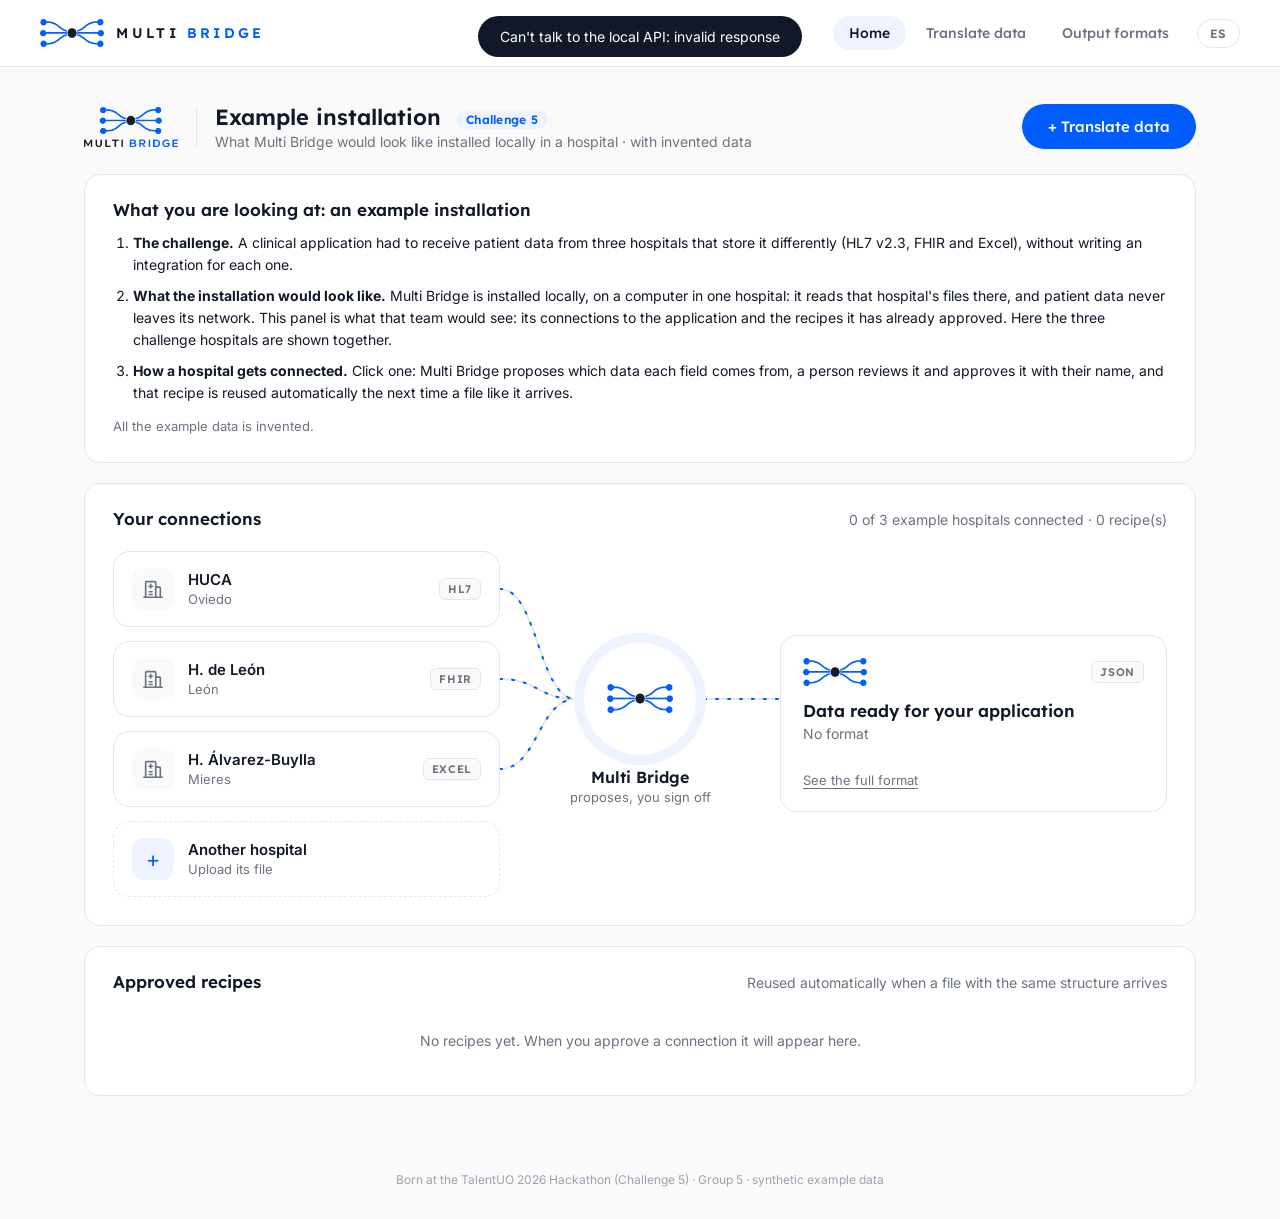
==== commit f2ff8049: "Test Hardenind, websites changes" ====
--- a/web/index.html
+++ b/web/index.html
@@ -27,18 +27,33 @@
       <div class="panel-id">
         <img src="img/logo.png" alt="Multi Bridge">
         <div>
-          <h1>Tu instalación</h1>
-          <div class="sub" id="p-sub">Funciona en este equipo · los datos no salen de aquí</div>
+          <h1>Instalación de ejemplo <span class="insignia-demo">Reto 5</span></h1>
+          <div class="sub" id="p-sub">Así se vería Multi Bridge instalado en local en un hospital · con datos inventados</div>
         </div>
       </div>
       <a class="boton" href="mapeador.html">+ Traducir datos</a>
     </section>
 
+    <section class="tarjeta-panel explicacion">
+      <h2>Qué estás viendo: una instalación de ejemplo</h2>
+      <ol>
+        <li data-i18n-html><b>El reto.</b> Una aplicación clínica tenía que recibir los datos de pacientes de tres hospitales
+          que los guardan de forma distinta (HL7 v2.3, FHIR y Excel), sin programar una integración para cada uno.</li>
+        <li data-i18n-html><b>Así se vería la instalación.</b> Multi Bridge se instala en local, en el equipo de un hospital concreto:
+          lee allí sus archivos y los datos de los pacientes no salen de su red. Este panel es lo que vería ese equipo:
+          sus conexiones con la aplicación y las recetas que ya ha aprobado. Aquí se ven juntos los tres hospitales del reto.</li>
+        <li data-i18n-html><b>Cómo se conecta un hospital.</b> Pulsa uno: Multi Bridge propone de qué dato sale cada campo, una persona
+          lo revisa y lo aprueba con su nombre, y esa receta se reutiliza sola la próxima vez que llegue un archivo igual.</li>
+      </ol>
+      <p class="pista">Todos los datos de ejemplo son inventados.</p>
+    </section>
+
     <section class="tarjeta-panel">
       <div class="tarjeta-panel-cab">
         <h2>Tus conexiones</h2>
-        <span class="sub" id="p-resumen"></span>
+        <span class="sub" id="p-resumen">Cargando las conexiones…</span>
       </div>
+      <div class="carga-seccion" id="p-cargando" role="progressbar" aria-label="Cargando las conexiones"></div>
       <div class="diagrama" id="diagrama" aria-label="Cómo viajan los datos">
         <svg class="cables" id="cables" aria-hidden="true"></svg>
         <div class="hospitales" id="p-hospitales"></div>
--- a/web/css/styles.css
+++ b/web/css/styles.css
@@ -34,7 +34,10 @@
 .cabecera .marca img { height: 28px; }
 .cabecera .marca span { font-weight: 600; letter-spacing: .24em; font-size: 14px; color: var(--negro); }
 .cabecera .marca span b { color: var(--azul); font-weight: 600; }
-.cabecera nav { margin-left: auto; display: flex; gap: 4px; }
+.cabecera nav { margin-left: auto; display: flex; gap: 4px; align-items: center; }
+.boton-idioma { margin-left: 8px; padding: 6px 12px; border-radius: 999px; border: 1px solid var(--borde); background: var(--blanco); color: var(--gris); font: 600 12px var(--fuente-marca); letter-spacing: .06em; cursor: pointer; }
+.boton-idioma:hover { border-color: var(--azul); color: var(--azul); }
+html.traduciendo body { visibility: hidden; }
 .cabecera nav a { padding: 8px 16px; border-radius: 999px; text-decoration: none; color: var(--gris); font-weight: 500; font-size: 14px; transition: background .15s, color .15s; }
 .cabecera nav a:hover { color: var(--negro); background: var(--fondo); }
 .cabecera nav a.activo { color: var(--negro); background: var(--azul-claro); }
@@ -66,11 +69,18 @@
 .pie { text-align: center; color: var(--gris-claro); font-size: 12px; padding: 32px 20px; }
 .pie .enlace { font-size: 12px; color: var(--gris-claro); margin-left: 8px; }
 .toast {
-  position: fixed; bottom: 24px; left: 50%; transform: translateX(-50%) translateY(120px);
+  position: fixed; top: 16px; left: 50%; transform: translateX(-50%) translateY(calc(-100% - 24px));
   background: var(--negro); color: #fff; padding: 12px 22px; border-radius: 999px; font-size: 14px;
-  transition: transform .25s; z-index: 10; max-width: calc(100% - 32px);
+  transition: transform .25s; z-index: 30; max-width: calc(100% - 32px);
 }
 .toast.visible { transform: translateX(-50%) translateY(0); }
+
+/* Barra de carga arriba del todo, mientras la API trabaja (comun.js) */
+.barra-carga { position: fixed; top: 0; left: 0; right: 0; height: 3px; z-index: 40; overflow: hidden; pointer-events: none; opacity: 0; transition: opacity .2s; }
+.barra-carga.visible { opacity: 1; }
+.barra-carga::before { content: ""; position: absolute; top: 0; bottom: 0; width: 35%; background: var(--azul); animation: cargar 1.1s ease-in-out infinite; }
+@keyframes cargar { from { left: -35%; } to { left: 100%; } }
+@media (prefers-reduced-motion: reduce) { .barra-carga::before { animation: none; left: 0; width: 100%; } }
 
 /* ---------- Insignia de formato (HL7 / FHIR / EXCEL) ---------- */
 .formato-insignia {
@@ -92,6 +102,17 @@
 .tarjeta-panel .hospital.nuevo { border: 1.5px dashed var(--borde); }
 .tarjeta-panel .hospital:hover, .tarjeta-panel .hospital.nuevo:hover { border-color: var(--azul); }
 .tarjeta-panel .puente-icono { box-shadow: 0 0 0 10px var(--azul-claro); }
+
+/* Inicio: qué estás viendo */
+.insignia-demo { display: inline-block; vertical-align: middle; margin-left: 8px; padding: 2px 10px; border-radius: 999px; background: var(--azul-claro); color: var(--azul); font-size: 12px; font-weight: 600; letter-spacing: .02em; }
+.tarjeta-panel.explicacion h2 { margin: 0 0 12px; font-size: 17px; font-weight: 600; }
+.tarjeta-panel.explicacion ol { margin: 0; padding-left: 20px; display: grid; gap: 10px; font-size: 14px; line-height: 1.55; color: var(--negro); }
+.tarjeta-panel.explicacion .pista { margin: 14px 0 0; color: var(--gris); font-size: 13px; }
+
+/* Mientras se cargan las conexiones */
+.carga-seccion { position: relative; height: 4px; border-radius: 999px; background: var(--azul-claro); overflow: hidden; margin: -10px 0 18px; }
+.carga-seccion::before { content: ""; position: absolute; top: 0; bottom: 0; width: 35%; border-radius: 999px; background: var(--azul); animation: cargar 1.1s ease-in-out infinite; }
+@media (prefers-reduced-motion: reduce) { .carga-seccion::before { animation: none; left: 0; width: 100%; } }
 
 /* Actividad reciente */
 .actividad { width: 100%; border-collapse: collapse; font-size: 14px; }
@@ -316,7 +337,7 @@
 main.mapeador .contador.ok b { color: var(--verde); }
 main.mapeador .contador.aviso-c b { color: var(--ambar); }
 main.mapeador .contador.falta-c b { color: var(--rojo); }
-main.mapeador .progreso { grid-column: 1 / -1; height: 6px; background: var(--borde); border-radius: 999px; overflow: hidden; }
+main.mapeador .progreso { grid-column: 1 / -1; order: -1; height: 6px; background: var(--borde); border-radius: 999px; overflow: hidden; }
 main.mapeador .progreso i { display: block; height: 100%; width: 0; background: var(--verde); transition: width .4s; }
 main.mapeador .extremos { display: grid; grid-template-columns: minmax(0, 1fr) 40px minmax(0, 1fr); gap: 8px; align-items: start; margin-bottom: 18px; }
 main.mapeador .extremo .selector-archivo { margin-bottom: 8px; }
@@ -417,6 +438,9 @@
 }
 
 /* ---------- Multi Bridge: piezas añadidas al conectar la web con la API local ---------- */
+main.mapeador .aprobar { display: flex; justify-content: space-between; align-items: center; gap: 16px; flex-wrap: wrap; background: var(--blanco); border: 1px solid var(--borde); border-radius: 14px; padding: 18px 20px; }
+main.mapeador .aprobar h2 { margin: 0 0 4px; font-size: 17px; font-weight: 600; }
+main.mapeador .aprobar .estado { color: var(--gris); font-size: 14px; }
 main.mapeador .confirmar-grupo { display: flex; align-items: center; gap: 10px; flex-wrap: wrap; }
 main.mapeador .revisor { font-size: 12px; color: var(--gris); display: flex; flex-direction: column; gap: 2px; }
 main.mapeador .revisor input { font-family: inherit; font-size: 14px; border: 1px solid var(--borde); border-radius: 10px; padding: 8px 10px; min-width: 180px; }
@@ -516,3 +540,9 @@
 main.formatos .fila-botones-izq select { width: auto; flex: 1 1 180px; }
 main.formatos .fila-campo select { border-radius: 8px; padding: 5px 26px 5px 7px; background-position: right 8px center; }
 main.formatos #vista-modelo { margin-bottom: 26px; }
+
+/* Demo de GitHub Pages (MODO_NAVEGADOR en comun.js) */
+.aviso-demo { display: flex; flex-wrap: wrap; gap: 4px 16px; padding: 8px 40px; background: var(--azul-claro); color: var(--negro); font-size: 13px; border-bottom: 1px solid var(--borde); }
+.aviso-demo .aviso-carga { display: none; font-weight: 600; color: var(--azul); }
+body.cargando-python .aviso-demo .aviso-carga { display: inline; }
+@media (max-width: 700px) { .aviso-demo { padding: 8px 16px; } }
